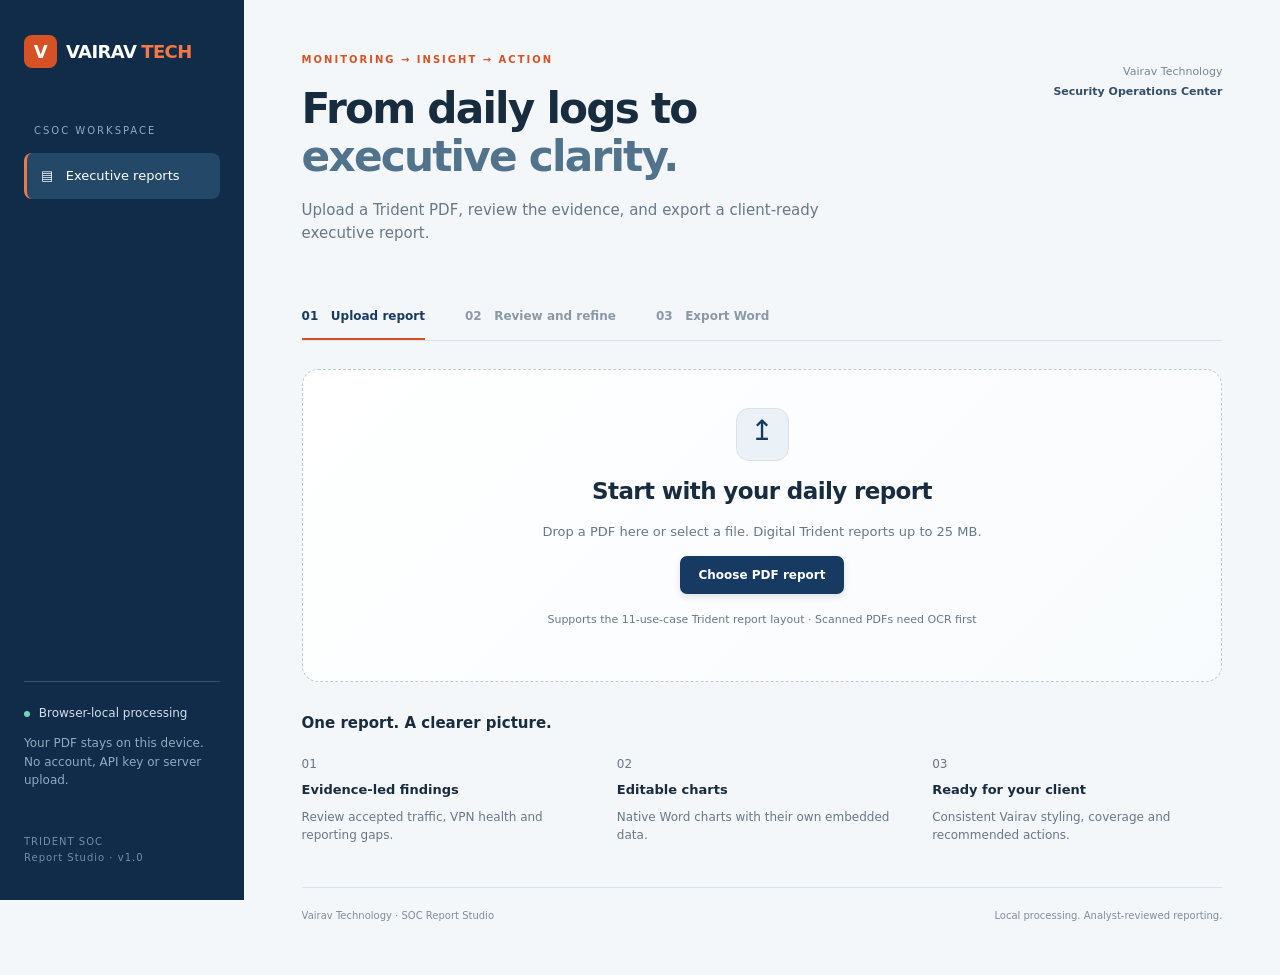
==== index.html @ ac6ecbbb "Add files via upload" ====
<!doctype html><html lang="en"><head><meta charset="utf-8"><meta name="viewport" content="width=device-width,initial-scale=1"><meta name="description" content="Turn Trident SOC PDF reports into reviewed executive reports with editable Word charts. Browser-local processing."><title>Vairav | SOC Report Studio</title><link rel="stylesheet" href="style.css"><script src="vendor/jszip.min.js" defer></script><script type="module" src="app.mjs"></script></head><body>
<aside><a class="brand" href="./"><span class="brandmark">V</span> VAIRAV<span class="orange">TECH</span></a><div class="workspace">CSOC WORKSPACE</div><div class="nav selected">▤ &nbsp; Executive reports</div><div class="side-note"><span class="dot"></span> Browser-local processing<p>Your PDF stays on this device. No account, API key or server upload.</p></div><small>TRIDENT SOC<br>Report Studio · v1.0</small></aside>
<main><header><div><div class="eyebrow">MONITORING → INSIGHT → ACTION</div><h1>From daily logs to<br><span>executive clarity.</span></h1><p>Upload a Trident PDF, review the evidence, and export a client-ready executive report.</p></div><div class="headerbadge">Vairav Technology<br><b>Security Operations Center</b></div></header>
<div class="steps"><span class="on">01 &nbsp; Upload report</span><span>02 &nbsp; Review and refine</span><span>03 &nbsp; Export Word</span></div>
<section class="upload" id="dropzone"><div class="upload-icon">↥</div><h2>Start with your daily report</h2><p>Drop a PDF here or select a file. Digital Trident reports up to 25 MB.</p><label class="button primary" for="pdf">Choose PDF report</label><input type="file" id="pdf" accept="application/pdf,.pdf" hidden><div class="support">Supports the 11-use-case Trident report layout · Scanned PDFs need OCR first</div><div id="progress" role="status" aria-live="polite"></div></section>
<section class="empty-note"><b>One report. A clearer picture.</b><div><span>01<strong>Evidence-led findings</strong>Review accepted traffic, VPN health and reporting gaps.</span><span>02<strong>Editable charts</strong>Native Word charts with their own embedded data.</span><span>03<strong>Ready for your client</strong>Consistent Vairav styling, coverage and recommended actions.</span></div></section>
<div id="editor" hidden><div class="section-heading"><div><div class="eyebrow">ANALYST WORKBENCH</div><h2>Review before you share</h2></div><button id="reset" class="button ghost">Clear report</button></div><div id="warnings" role="status"></div><div class="metrics" id="metrics"></div>
<section class="panel metadata"><label>Client / organization<input id="client" autocomplete="off"></label><label>From<input id="from" autocomplete="off"></label><label>To<input id="to" autocomplete="off"></label><label>Provisional priority<select id="risk"><option>REVIEW</option><option>LOW</option><option>MEDIUM</option><option>HIGH</option><option>CRITICAL</option></select></label><label>Report status<input id="status"></label><label>Chart style<select id="chartType"><option value="pie">Pie charts</option><option value="bar">Bar graphs</option></select></label></section>
<section class="panel"><div class="panel-title"><h3>Executive summary</h3><span>EDITABLE DRAFT</span></div><textarea id="summary" rows="7"></textarea></section>
<section class="panel"><div class="panel-title"><h3>Activity at a glance</h3><span>COUNTS FROM PDF</span></div><div id="charts" class="charts"></div></section>
<section class="panel"><div class="panel-title"><h3>Findings and recommended actions</h3><button class="button ghost" id="addFinding">＋ Add finding</button></div><p class="hint">Draft priorities support analyst review. They are not incident verdicts.</p><div id="findings"></div></section>
<section class="panel"><div class="panel-title"><h3>Monitoring coverage</h3><span id="sourceName"></span></div><div class="table-scroll"><table><thead><tr><th>USE CASE</th><th>STATUS</th><th>ROWS</th><th>EVENTS</th><th>PDF PAGES</th></tr></thead><tbody id="coverage"></tbody></table></div><details><summary>Inspect extracted source text</summary><pre id="raw"></pre></details></section>
<section class="panel"><h3>Conclusion</h3><textarea id="conclusion" rows="4">Validate permitted remote-access traffic against approved access records and supporting endpoint and authentication logs. Track VPN reliability and field-mapping issues to closure. The supplied aggregates do not establish compromise or complete monitoring coverage.</textarea></section>
<section class="export-bar"><div><b>Ready for the final review?</b><p>Editable Word charts, findings, coverage and source context.</p><label id="reviewLabel"><input id="review" type="checkbox"> I have reviewed the extracted totals, findings and any parsing warnings.</label></div><div class="export-buttons"><button class="button ghost" id="print">Print / Save PDF</button><button class="button primary" id="download" disabled>Download Word report ↓</button></div><div id="exportStatus" role="status" aria-live="polite"></div></section></div>
<footer>Vairav Technology · SOC Report Studio <span>Local processing. Analyst-reviewed reporting.</span></footer></main><noscript>This app requires JavaScript to process PDFs locally.</noscript></body></html>
---- style.css ----
:root{--navy:#163a61;--ink:#182c40;--muted:#66788a;--orange:#d65225;--line:#dce4eb;--bg:#f4f7fa}*{box-sizing:border-box}body{margin:0;background:var(--bg);color:var(--ink);font:15px/1.55 system-ui,-apple-system,Segoe UI,sans-serif}aside{position:fixed;width:244px;inset:0 auto 0 0;background:#102c48;color:#fff;padding:35px 24px;display:flex;flex-direction:column}.brand{font-size:18px;font-weight:800;letter-spacing:-.6px;color:white;text-decoration:none;display:flex;align-items:center;gap:5px}.brandmark{display:grid;place-items:center;background:var(--orange);width:33px;height:33px;border-radius:8px;margin-right:4px}.orange{color:#f57845}.workspace{font-size:10px;letter-spacing:2px;color:#8ea9c4;margin:55px 10px 14px}.nav{padding:13px 14px;border-radius:8px;background:#244867;font-size:13px;border-left:3px solid #ef7848}.side-note{margin-top:auto;border-top:1px solid #34516d;padding-top:22px;font-size:12px;color:#d1deeb}.side-note p{font-size:12px;color:#8fa9c0}.dot{display:inline-block;width:6px;height:6px;border-radius:50%;background:#72d5ae;margin-right:5px}aside small{color:#718fa9;font-size:10px;letter-spacing:1px;margin-top:32px}main{margin-left:244px;padding:52px clamp(24px,4.5vw,80px);max-width:1700px}header{display:flex;justify-content:space-between;align-items:start;gap:30px}.eyebrow{font-size:10px;font-weight:800;letter-spacing:2px;color:var(--orange)}h1{font-size:clamp(30px,3.3vw,49px);line-height:1.15;letter-spacing:-1.8px;margin:17px 0}h1 span{color:#51738c}header p{max-width:560px;color:var(--muted);font-size:15px}.headerbadge{font-size:11px;text-align:right;color:#758799;padding-top:10px;line-height:1.8}.headerbadge b{color:#324e69}h2{font-size:23px;letter-spacing:-.6px}h3{font-size:17px;margin:0 0 14px}.steps{display:flex;gap:40px;border-bottom:1px solid var(--line);margin:35px 0 28px;color:#8a99a7;font-size:12px;font-weight:700}.steps span{padding:12px 0}.steps .on{border-bottom:2px solid var(--orange);color:var(--navy)}.upload{border:1.5px dashed #bbccd9;border-radius:16px;background:linear-gradient(135deg,#fff,#f8fbfd);text-align:center;padding:38px 20px}.upload.drag{border-color:var(--orange);background:#fff5ed}.upload-icon{border:1px solid #d6e3ec;background:#eaf1f7;color:var(--navy);border-radius:13px;font-size:28px;margin:0 auto;width:53px;height:53px}.upload h2{margin:13px 0 6px}.upload p,.support{color:var(--muted);font-size:13px}.support{font-size:11px;margin-top:17px}.button{display:inline-flex;justify-content:center;align-items:center;border:1px solid transparent;border-radius:7px;padding:11px 18px;font:600 12px system-ui;cursor:pointer;text-decoration:none;transition:background .15s,transform .15s;gap:5px}.button:hover{transform:translateY(-1px)}.primary{background:var(--navy);color:#fff;box-shadow:0 3px 7px #163a6120}.primary:hover{background:#24537d}.ghost{background:#fff;border-color:var(--line);color:var(--navy)}button:disabled{opacity:.45;cursor:not-allowed;transform:none}.empty-note{margin:30px 0}.empty-note>b{font-size:15px}.empty-note>div{display:grid;grid-template-columns:repeat(3,1fr);gap:25px;margin-top:20px}.empty-note span{color:var(--orange);font-size:11px}.empty-note strong{display:block;color:var(--ink);font-size:13px;margin:7px 0}.empty-note span{color:var(--muted);font-size:12px}.section-heading,.panel-title{display:flex;justify-content:space-between;align-items:center;gap:15px}.section-heading{margin:35px 0 20px}.section-heading h2{margin:5px 0}.panel{background:#fff;border:1px solid var(--line);border-radius:12px;padding:24px;margin-bottom:20px}.panel-title>span{font-size:9px;letter-spacing:1px;color:#8694a2;max-width:45%;overflow-wrap:anywhere}.metrics{display:grid;grid-template-columns:repeat(4,1fr);gap:15px;margin:20px 0}.metric{background:#fff;border:1px solid var(--line);padding:20px;border-radius:10px}.metric b{display:block;font-size:28px;color:var(--navy)}.metric span{font-size:10px;font-weight:700;letter-spacing:.7px;color:var(--muted)}label{font-size:11px;font-weight:600;color:#52667a}input:not([type=checkbox]),select,textarea{font:13px/1.6 system-ui;width:100%;border:1px solid #d6e0e8;border-radius:6px;padding:10px;background:#fbfcfe;color:var(--ink);margin-top:5px}textarea{resize:vertical;min-height:65px}input:focus,textarea:focus,select:focus{outline:2px solid #8db3d3;outline-offset:1px}.metadata{display:grid;grid-template-columns:repeat(3,1fr);gap:16px}.charts{display:grid;grid-template-columns:repeat(3,1fr);gap:20px}.chart-card h4{font-size:13px;margin:5px 0 10px}.chart-card canvas{max-width:100%;height:auto}.finding{border-top:1px solid var(--line);padding:18px 0}.finding-head{display:grid;grid-template-columns:110px 1fr 40px;gap:10px;align-items:center}.finding-grid{display:grid;grid-template-columns:1fr 1fr;gap:16px;margin-top:10px}.finding select{font-size:11px}.hint{color:var(--muted);font-size:12px;margin-top:0}.table-scroll{overflow:auto}table{width:100%;border-collapse:collapse;font-size:12px}th{text-align:left;color:var(--muted);font-size:9px;letter-spacing:.7px;background:#f4f7fa}td,th{border-bottom:1px solid var(--line);padding:12px 9px}td:nth-child(n+3){text-align:right}.status{font-size:10px;background:#eaf3f8;border-radius:4px;padding:4px 7px;white-space:nowrap}details{margin-top:20px;font-size:12px;color:#52667a}pre{max-height:300px;overflow:auto;white-space:pre-wrap;background:#f4f7fa;padding:15px;font-size:11px}.export-bar{background:#e9f0f6;border-radius:12px;padding:25px;display:flex;justify-content:space-between;gap:20px;flex-wrap:wrap}.export-bar p{font-size:12px;color:var(--muted);margin:6px 0 14px}.export-buttons{display:flex;align-items:center;gap:10px}footer{display:flex;justify-content:space-between;border-top:1px solid var(--line);font-size:10px;color:#7d8d9d;margin-top:42px;padding-top:20px}.warning{background:#fff6e8;border:1px solid #f0d5ac;border-radius:8px;padding:15px;font-size:12px;color:#845019}.warning ul{padding-left:20px;margin-bottom:0}.warning.good{background:#ebf7ef;border-color:#c8e3d0;color:#326447}#progress{margin-top:15px;font-size:12px}#exportStatus{width:100%;font-size:12px}.error{color:#ad2929}input[type=checkbox]{accent-color:var(--navy)}[hidden]{display:none!important}@media(max-width:1000px){aside{width:190px;padding:30px 16px}main{margin-left:190px;padding:35px 25px}.charts{grid-template-columns:1fr}.chart-card canvas{max-width:330px}.metrics{grid-template-columns:repeat(2,1fr)}.metadata{grid-template-columns:repeat(2,1fr)}}@media(max-width:650px){aside{position:static;width:100%;padding:15px 20px}.workspace,.nav,.side-note,aside small{display:none}main{margin:0;padding:28px 18px}.headerbadge{display:none}.steps{gap:15px;font-size:10px}.empty-note>div,.metadata,.finding-grid{grid-template-columns:1fr}.finding-head{grid-template-columns:85px 1fr 30px}.export-buttons{flex-wrap:wrap}footer span{display:none}}@media print{aside,header,.steps,.upload,.empty-note,.export-bar,footer,.section-heading,#warnings,details,.metadata,.button,.hint{display:none!important}main{margin:0;padding:0}.panel{break-inside:avoid;border:0;padding:5px 0}.charts{grid-template-columns:repeat(3,1fr)}textarea,input,select{border:0;background:white;padding:0;resize:none;color:#000}textarea{overflow:visible}.finding{break-inside:avoid}.metrics{grid-template-columns:repeat(4,1fr)}body{background:white}#editor{display:block!important}.panel-title span{display:none}}
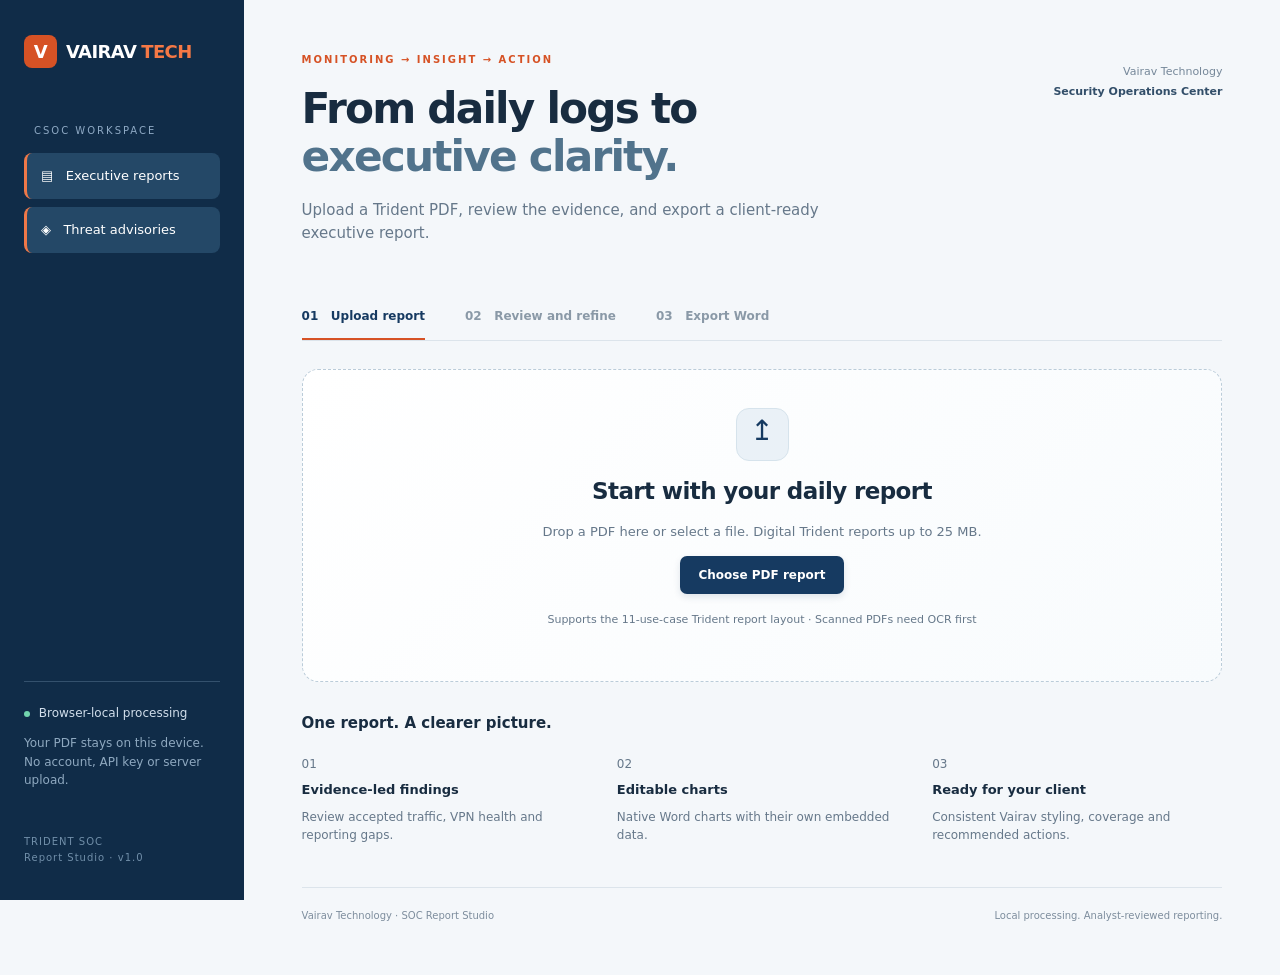
==== commit c2ec7b16: "Add source-led threat advisory generator with NGINX advisory and editable exports" ====
--- a/index.html
+++ b/index.html
@@ -1,5 +1,5 @@
 <!doctype html><html lang="en"><head><meta charset="utf-8"><meta name="viewport" content="width=device-width,initial-scale=1"><meta name="description" content="Turn Trident SOC PDF reports into reviewed executive reports with editable Word charts. Browser-local processing."><title>Vairav | SOC Report Studio</title><link rel="stylesheet" href="style.css"><script src="vendor/jszip.min.js" defer></script><script type="module" src="app.mjs"></script></head><body>
-<aside><a class="brand" href="./"><span class="brandmark">V</span> VAIRAV<span class="orange">TECH</span></a><div class="workspace">CSOC WORKSPACE</div><div class="nav selected">▤ &nbsp; Executive reports</div><div class="side-note"><span class="dot"></span> Browser-local processing<p>Your PDF stays on this device. No account, API key or server upload.</p></div><small>TRIDENT SOC<br>Report Studio · v1.0</small></aside>
+<aside><a class="brand" href="./"><span class="brandmark">V</span> VAIRAV<span class="orange">TECH</span></a><div class="workspace">CSOC WORKSPACE</div><div class="nav selected">▤ &nbsp; Executive reports</div><a class="nav" href="advisory.html" style="display:block;color:white;text-decoration:none;margin-top:8px">◈ &nbsp; Threat advisories</a><div class="side-note"><span class="dot"></span> Browser-local processing<p>Your PDF stays on this device. No account, API key or server upload.</p></div><small>TRIDENT SOC<br>Report Studio · v1.0</small></aside>
 <main><header><div><div class="eyebrow">MONITORING → INSIGHT → ACTION</div><h1>From daily logs to<br><span>executive clarity.</span></h1><p>Upload a Trident PDF, review the evidence, and export a client-ready executive report.</p></div><div class="headerbadge">Vairav Technology<br><b>Security Operations Center</b></div></header>
 <div class="steps"><span class="on">01 &nbsp; Upload report</span><span>02 &nbsp; Review and refine</span><span>03 &nbsp; Export Word</span></div>
 <section class="upload" id="dropzone"><div class="upload-icon">↥</div><h2>Start with your daily report</h2><p>Drop a PDF here or select a file. Digital Trident reports up to 25 MB.</p><label class="button primary" for="pdf">Choose PDF report</label><input type="file" id="pdf" accept="application/pdf,.pdf" hidden><div class="support">Supports the 11-use-case Trident report layout · Scanned PDFs need OCR first</div><div id="progress" role="status" aria-live="polite"></div></section>
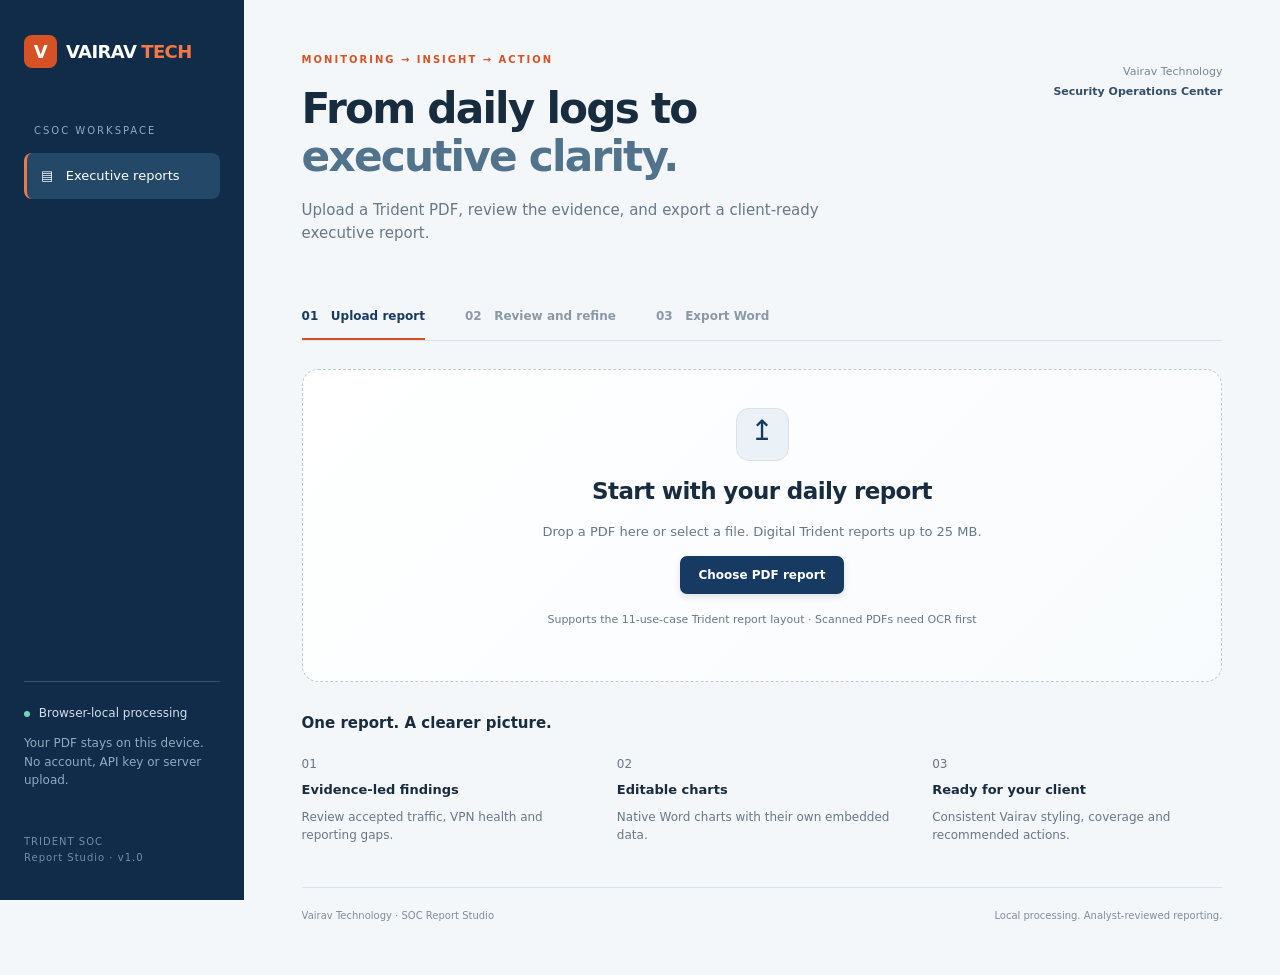
==== commit 3c157f60: "Separate CTI workspace and apply Vairav advisory template with private email drafts" ====
--- a/index.html
+++ b/index.html
@@ -1,5 +1,5 @@
 <!doctype html><html lang="en"><head><meta charset="utf-8"><meta name="viewport" content="width=device-width,initial-scale=1"><meta name="description" content="Turn Trident SOC PDF reports into reviewed executive reports with editable Word charts. Browser-local processing."><title>Vairav | SOC Report Studio</title><link rel="stylesheet" href="style.css"><script src="vendor/jszip.min.js" defer></script><script type="module" src="app.mjs"></script></head><body>
-<aside><a class="brand" href="./"><span class="brandmark">V</span> VAIRAV<span class="orange">TECH</span></a><div class="workspace">CSOC WORKSPACE</div><div class="nav selected">▤ &nbsp; Executive reports</div><a class="nav" href="advisory.html" style="display:block;color:white;text-decoration:none;margin-top:8px">◈ &nbsp; Threat advisories</a><div class="side-note"><span class="dot"></span> Browser-local processing<p>Your PDF stays on this device. No account, API key or server upload.</p></div><small>TRIDENT SOC<br>Report Studio · v1.0</small></aside>
+<aside><a class="brand" href="./"><span class="brandmark">V</span> VAIRAV<span class="orange">TECH</span></a><div class="workspace">CSOC WORKSPACE</div><div class="nav selected">▤ &nbsp; Executive reports</div><div class="side-note"><span class="dot"></span> Browser-local processing<p>Your PDF stays on this device. No account, API key or server upload.</p></div><small>TRIDENT SOC<br>Report Studio · v1.0</small></aside>
 <main><header><div><div class="eyebrow">MONITORING → INSIGHT → ACTION</div><h1>From daily logs to<br><span>executive clarity.</span></h1><p>Upload a Trident PDF, review the evidence, and export a client-ready executive report.</p></div><div class="headerbadge">Vairav Technology<br><b>Security Operations Center</b></div></header>
 <div class="steps"><span class="on">01 &nbsp; Upload report</span><span>02 &nbsp; Review and refine</span><span>03 &nbsp; Export Word</span></div>
 <section class="upload" id="dropzone"><div class="upload-icon">↥</div><h2>Start with your daily report</h2><p>Drop a PDF here or select a file. Digital Trident reports up to 25 MB.</p><label class="button primary" for="pdf">Choose PDF report</label><input type="file" id="pdf" accept="application/pdf,.pdf" hidden><div class="support">Supports the 11-use-case Trident report layout · Scanned PDFs need OCR first</div><div id="progress" role="status" aria-live="polite"></div></section>
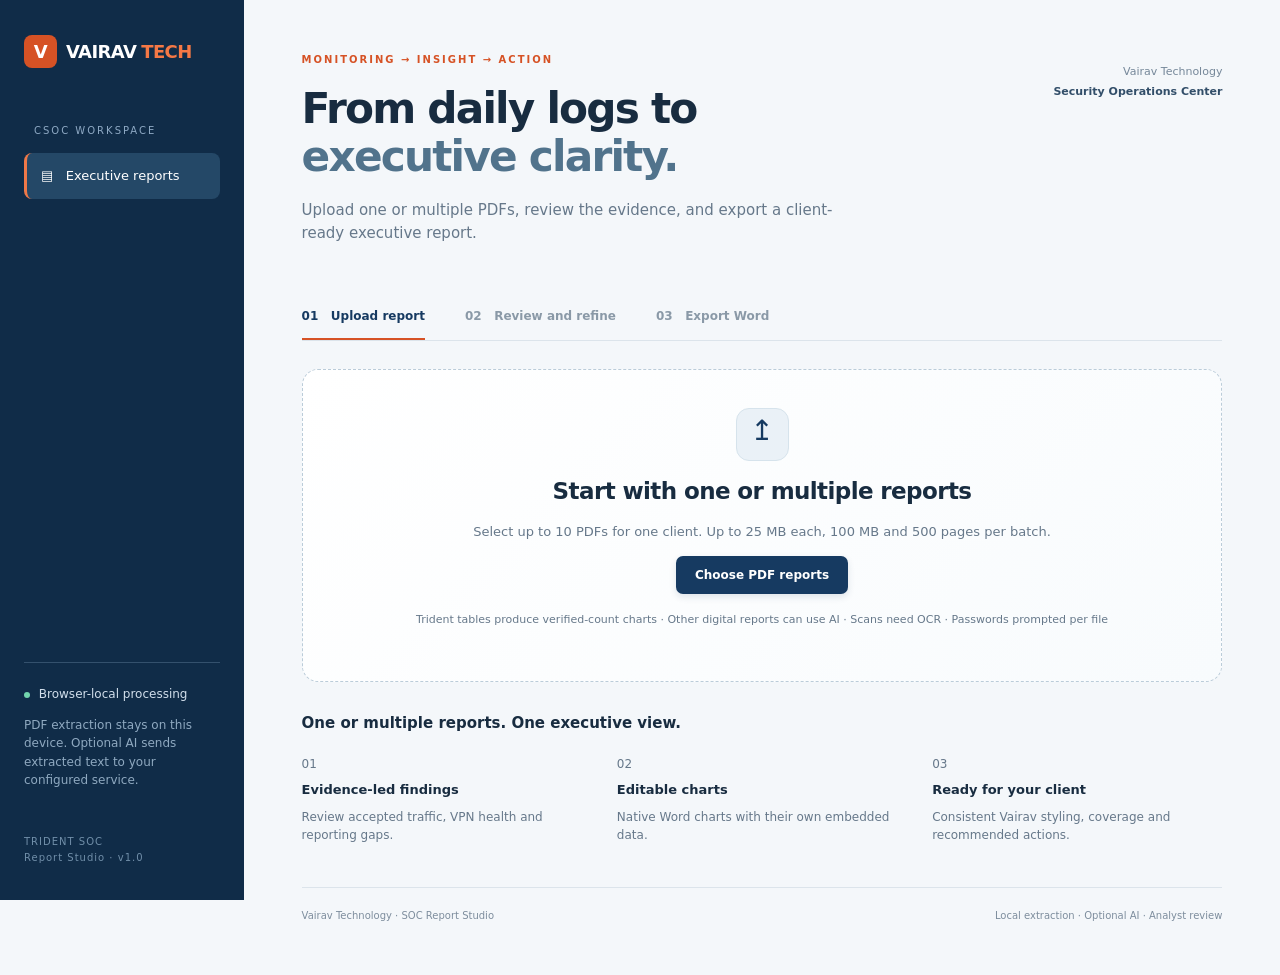
==== commit e4202709: "Add multi-PDF executive reports and protected full-content AI summary service" ====
--- a/index.html
+++ b/index.html
@@ -1,15 +1,15 @@
 <!doctype html><html lang="en"><head><meta charset="utf-8"><meta name="viewport" content="width=device-width,initial-scale=1"><meta name="description" content="Turn Trident SOC PDF reports into reviewed executive reports with editable Word charts. Browser-local processing."><title>Vairav | SOC Report Studio</title><link rel="stylesheet" href="style.css"><script src="vendor/jszip.min.js" defer></script><script type="module" src="app.mjs"></script></head><body>
-<aside><a class="brand" href="./"><span class="brandmark">V</span> VAIRAV<span class="orange">TECH</span></a><div class="workspace">CSOC WORKSPACE</div><div class="nav selected">▤ &nbsp; Executive reports</div><div class="side-note"><span class="dot"></span> Browser-local processing<p>Your PDF stays on this device. No account, API key or server upload.</p></div><small>TRIDENT SOC<br>Report Studio · v1.0</small></aside>
-<main><header><div><div class="eyebrow">MONITORING → INSIGHT → ACTION</div><h1>From daily logs to<br><span>executive clarity.</span></h1><p>Upload a Trident PDF, review the evidence, and export a client-ready executive report.</p></div><div class="headerbadge">Vairav Technology<br><b>Security Operations Center</b></div></header>
+<aside><a class="brand" href="./"><span class="brandmark">V</span> VAIRAV<span class="orange">TECH</span></a><div class="workspace">CSOC WORKSPACE</div><div class="nav selected">▤ &nbsp; Executive reports</div><div class="side-note"><span class="dot"></span> Browser-local processing<p>PDF extraction stays on this device. Optional AI sends extracted text to your configured service.</p></div><small>TRIDENT SOC<br>Report Studio · v1.0</small></aside>
+<main><header><div><div class="eyebrow">MONITORING → INSIGHT → ACTION</div><h1>From daily logs to<br><span>executive clarity.</span></h1><p>Upload one or multiple PDFs, review the evidence, and export a client-ready executive report.</p></div><div class="headerbadge">Vairav Technology<br><b>Security Operations Center</b></div></header>
 <div class="steps"><span class="on">01 &nbsp; Upload report</span><span>02 &nbsp; Review and refine</span><span>03 &nbsp; Export Word</span></div>
-<section class="upload" id="dropzone"><div class="upload-icon">↥</div><h2>Start with your daily report</h2><p>Drop a PDF here or select a file. Digital Trident reports up to 25 MB.</p><label class="button primary" for="pdf">Choose PDF report</label><input type="file" id="pdf" accept="application/pdf,.pdf" hidden><div class="support">Supports the 11-use-case Trident report layout · Scanned PDFs need OCR first</div><div id="progress" role="status" aria-live="polite"></div></section>
-<section class="empty-note"><b>One report. A clearer picture.</b><div><span>01<strong>Evidence-led findings</strong>Review accepted traffic, VPN health and reporting gaps.</span><span>02<strong>Editable charts</strong>Native Word charts with their own embedded data.</span><span>03<strong>Ready for your client</strong>Consistent Vairav styling, coverage and recommended actions.</span></div></section>
+<section class="upload" id="dropzone"><div class="upload-icon">↥</div><h2>Start with one or multiple reports</h2><p>Select up to 10 PDFs for one client. Up to 25 MB each, 100 MB and 500 pages per batch.</p><label class="button primary" for="pdf">Choose PDF reports</label><input type="file" id="pdf" multiple accept="application/pdf,.pdf" hidden><div class="support">Trident tables produce verified-count charts · Other digital reports can use AI · Scans need OCR · Passwords prompted per file</div><div id="progress" role="status" aria-live="polite"></div></section>
+<section class="empty-note"><b>One or multiple reports. One executive view.</b><div><span>01<strong>Evidence-led findings</strong>Review accepted traffic, VPN health and reporting gaps.</span><span>02<strong>Editable charts</strong>Native Word charts with their own embedded data.</span><span>03<strong>Ready for your client</strong>Consistent Vairav styling, coverage and recommended actions.</span></div></section>
 <div id="editor" hidden><div class="section-heading"><div><div class="eyebrow">ANALYST WORKBENCH</div><h2>Review before you share</h2></div><button id="reset" class="button ghost">Clear report</button></div><div id="warnings" role="status"></div><div class="metrics" id="metrics"></div>
 <section class="panel metadata"><label>Client / organization<input id="client" autocomplete="off"></label><label>From<input id="from" autocomplete="off"></label><label>To<input id="to" autocomplete="off"></label><label>Provisional priority<select id="risk"><option>REVIEW</option><option>LOW</option><option>MEDIUM</option><option>HIGH</option><option>CRITICAL</option></select></label><label>Report status<input id="status"></label><label>Chart style<select id="chartType"><option value="pie">Pie charts</option><option value="bar">Bar graphs</option></select></label></section>
-<section class="panel"><div class="panel-title"><h3>Executive summary</h3><span>EDITABLE DRAFT</span></div><textarea id="summary" rows="7"></textarea></section>
+<section class="panel"><div class="panel-title"><h3>AI summary of all report content</h3><span>OPTIONAL SERVICE</span></div><p>AI reviews every extracted page in chunks, then combines observations, uncertainties and recommended actions. Source counts and charts remain tied to parsed rows. Readable text is required; images and scans need OCR first.</p><details><summary>AI service connection</summary><p>GitHub Pages requires a protected backend for AI. <a href="AI-SETUP.md" target="_blank" rel="noopener">Deployment instructions</a>. Never enter an AI provider API key here.</p><label>HTTPS summary endpoint<input id="aiEndpoint" type="url" placeholder="https://your-service.example/summarize" autocomplete="off"></label><label>Private service access token<input id="aiToken" type="password" autocomplete="off"></label></details><p><label><input type="checkbox" id="aiConsent"> Send extracted report text (including any sensitive data it contains) to my configured AI service and its AI provider. Connection credentials are kept only in this page session.</label></p><button class="button primary" id="generateAI">Generate full-content AI summary</button><p id="aiStatus" role="status" aria-live="polite">Local evidence-based draft. AI has not been run.</p></section><section class="panel"><div class="panel-title"><h3>Executive summary</h3><span>EDITABLE DRAFT</span></div><textarea id="summary" rows="7"></textarea></section>
 <section class="panel"><div class="panel-title"><h3>Activity at a glance</h3><span>COUNTS FROM PDF</span></div><div id="charts" class="charts"></div></section>
 <section class="panel"><div class="panel-title"><h3>Findings and recommended actions</h3><button class="button ghost" id="addFinding">＋ Add finding</button></div><p class="hint">Draft priorities support analyst review. They are not incident verdicts.</p><div id="findings"></div></section>
 <section class="panel"><div class="panel-title"><h3>Monitoring coverage</h3><span id="sourceName"></span></div><div class="table-scroll"><table><thead><tr><th>USE CASE</th><th>STATUS</th><th>ROWS</th><th>EVENTS</th><th>PDF PAGES</th></tr></thead><tbody id="coverage"></tbody></table></div><details><summary>Inspect extracted source text</summary><pre id="raw"></pre></details></section>
 <section class="panel"><h3>Conclusion</h3><textarea id="conclusion" rows="4">Validate permitted remote-access traffic against approved access records and supporting endpoint and authentication logs. Track VPN reliability and field-mapping issues to closure. The supplied aggregates do not establish compromise or complete monitoring coverage.</textarea></section>
 <section class="export-bar"><div><b>Ready for the final review?</b><p>Editable Word charts, findings, coverage and source context.</p><label id="reviewLabel"><input id="review" type="checkbox"> I have reviewed the extracted totals, findings and any parsing warnings.</label></div><div class="export-buttons"><button class="button ghost" id="print">Print / Save PDF</button><button class="button primary" id="download" disabled>Download Word report ↓</button></div><div id="exportStatus" role="status" aria-live="polite"></div></section></div>
-<footer>Vairav Technology · SOC Report Studio <span>Local processing. Analyst-reviewed reporting.</span></footer></main><noscript>This app requires JavaScript to process PDFs locally.</noscript></body></html>
+<footer>Vairav Technology · SOC Report Studio <span>Local extraction · Optional AI · Analyst review</span></footer></main><noscript>This app requires JavaScript to process PDFs locally.</noscript></body></html>
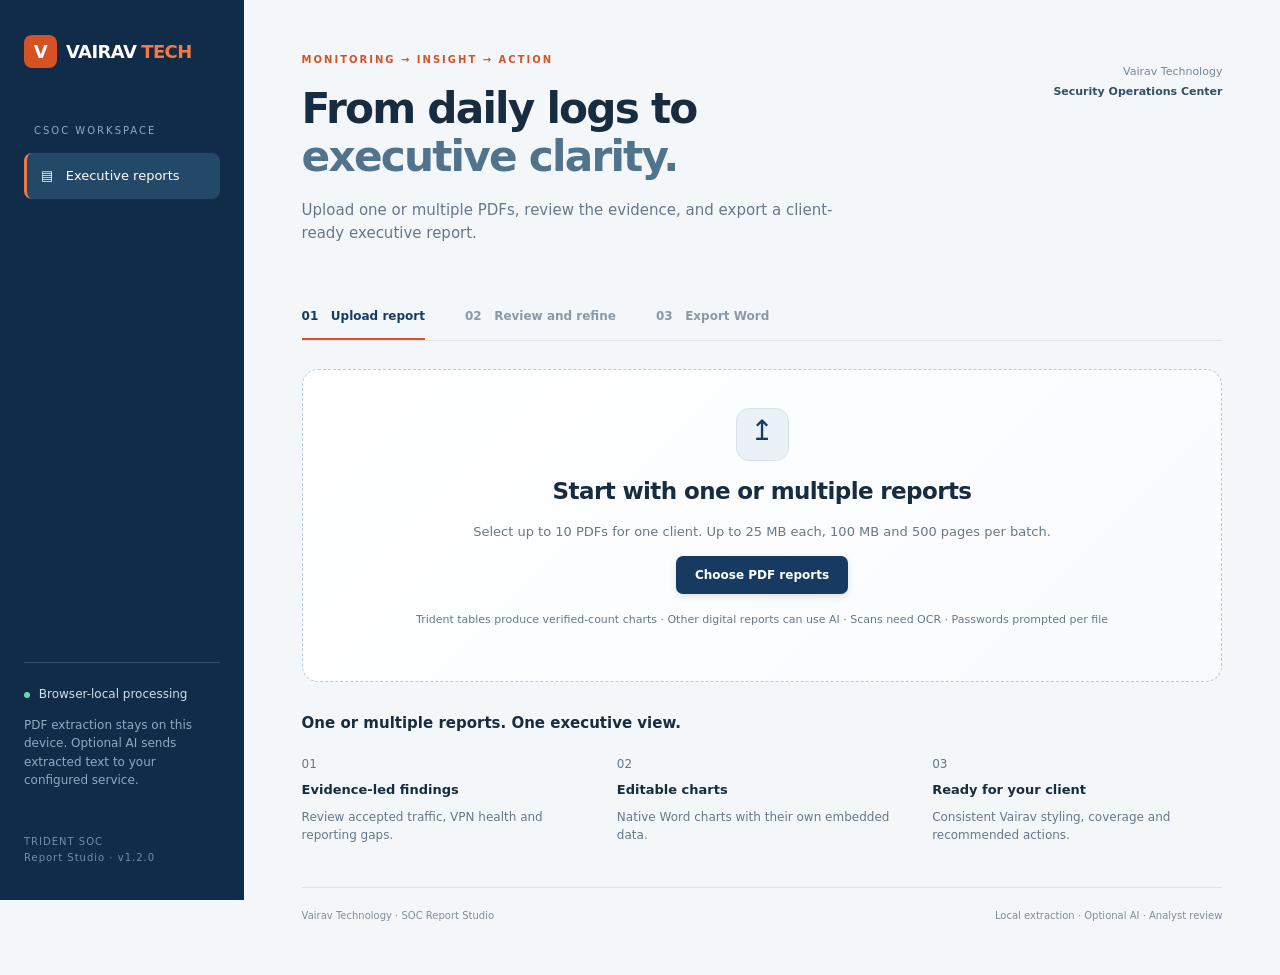
==== commit 6ed670f2: "Release v1.2.0: Render Free deployment, seven-day AI expiry and versioned documentation" ====
--- a/index.html
+++ b/index.html
@@ -1,5 +1,5 @@
 <!doctype html><html lang="en"><head><meta charset="utf-8"><meta name="viewport" content="width=device-width,initial-scale=1"><meta name="description" content="Turn Trident SOC PDF reports into reviewed executive reports with editable Word charts. Browser-local processing."><title>Vairav | SOC Report Studio</title><link rel="stylesheet" href="style.css"><script src="vendor/jszip.min.js" defer></script><script type="module" src="app.mjs"></script></head><body>
-<aside><a class="brand" href="./"><span class="brandmark">V</span> VAIRAV<span class="orange">TECH</span></a><div class="workspace">CSOC WORKSPACE</div><div class="nav selected">▤ &nbsp; Executive reports</div><div class="side-note"><span class="dot"></span> Browser-local processing<p>PDF extraction stays on this device. Optional AI sends extracted text to your configured service.</p></div><small>TRIDENT SOC<br>Report Studio · v1.0</small></aside>
+<aside><a class="brand" href="./"><span class="brandmark">V</span> VAIRAV<span class="orange">TECH</span></a><div class="workspace">CSOC WORKSPACE</div><div class="nav selected">▤ &nbsp; Executive reports</div><div class="side-note"><span class="dot"></span> Browser-local processing<p>PDF extraction stays on this device. Optional AI sends extracted text to your configured service.</p></div><small>TRIDENT SOC<br>Report Studio · v1.2.0</small></aside>
 <main><header><div><div class="eyebrow">MONITORING → INSIGHT → ACTION</div><h1>From daily logs to<br><span>executive clarity.</span></h1><p>Upload one or multiple PDFs, review the evidence, and export a client-ready executive report.</p></div><div class="headerbadge">Vairav Technology<br><b>Security Operations Center</b></div></header>
 <div class="steps"><span class="on">01 &nbsp; Upload report</span><span>02 &nbsp; Review and refine</span><span>03 &nbsp; Export Word</span></div>
 <section class="upload" id="dropzone"><div class="upload-icon">↥</div><h2>Start with one or multiple reports</h2><p>Select up to 10 PDFs for one client. Up to 25 MB each, 100 MB and 500 pages per batch.</p><label class="button primary" for="pdf">Choose PDF reports</label><input type="file" id="pdf" multiple accept="application/pdf,.pdf" hidden><div class="support">Trident tables produce verified-count charts · Other digital reports can use AI · Scans need OCR · Passwords prompted per file</div><div id="progress" role="status" aria-live="polite"></div></section>
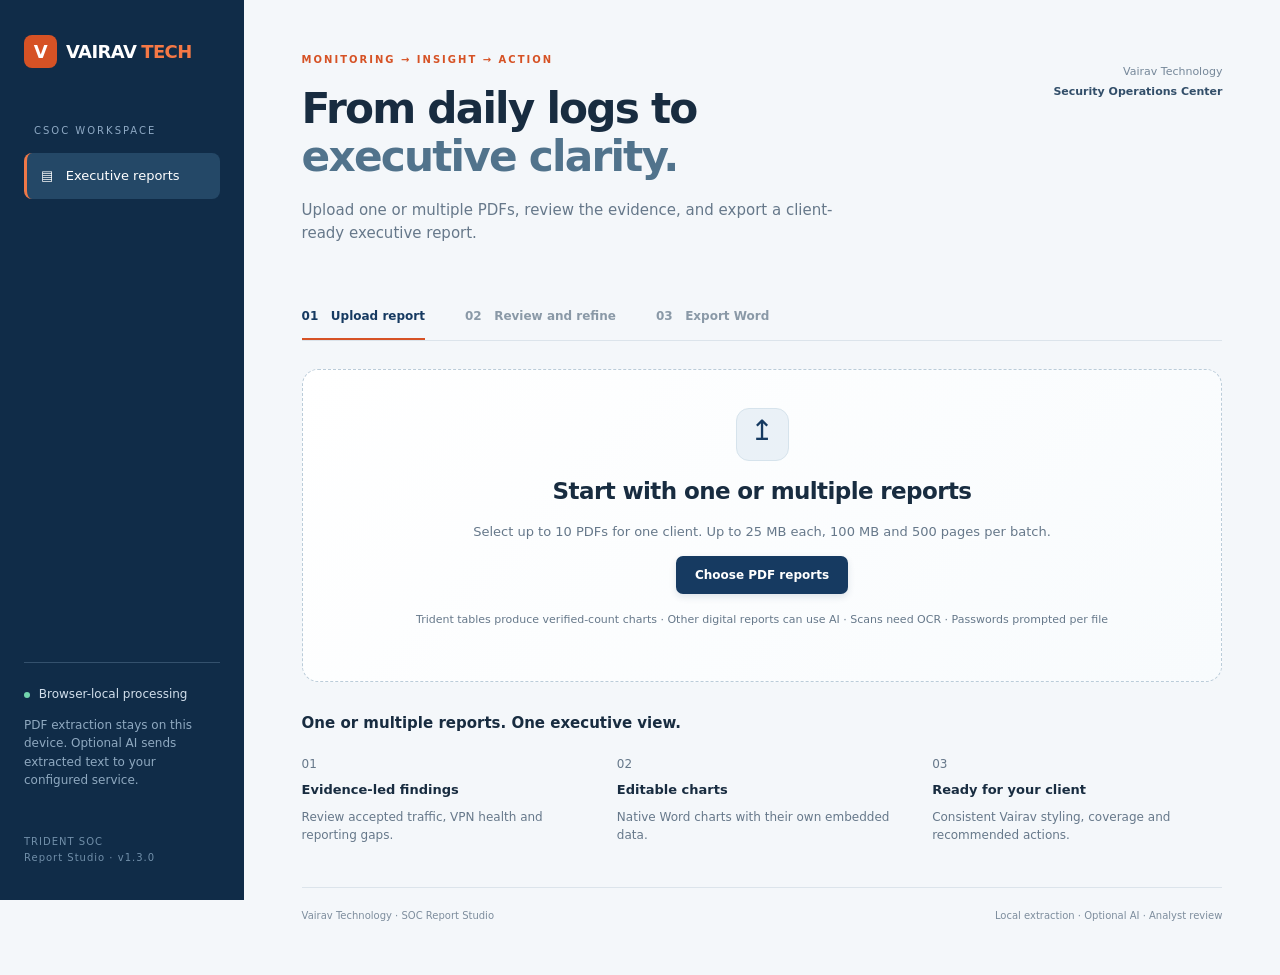
==== commit 6b5dfb20: "Release v1.3.0: expand executive assessments and conclusions with client-facing exports" ====
--- a/index.html
+++ b/index.html
@@ -1,15 +1,15 @@
 <!doctype html><html lang="en"><head><meta charset="utf-8"><meta name="viewport" content="width=device-width,initial-scale=1"><meta name="description" content="Turn Trident SOC PDF reports into reviewed executive reports with editable Word charts. Browser-local processing."><title>Vairav | SOC Report Studio</title><link rel="stylesheet" href="style.css"><script src="vendor/jszip.min.js" defer></script><script type="module" src="app.mjs"></script></head><body>
-<aside><a class="brand" href="./"><span class="brandmark">V</span> VAIRAV<span class="orange">TECH</span></a><div class="workspace">CSOC WORKSPACE</div><div class="nav selected">▤ &nbsp; Executive reports</div><div class="side-note"><span class="dot"></span> Browser-local processing<p>PDF extraction stays on this device. Optional AI sends extracted text to your configured service.</p></div><small>TRIDENT SOC<br>Report Studio · v1.2.0</small></aside>
+<aside><a class="brand" href="./"><span class="brandmark">V</span> VAIRAV<span class="orange">TECH</span></a><div class="workspace">CSOC WORKSPACE</div><div class="nav selected">▤ &nbsp; Executive reports</div><div class="side-note"><span class="dot"></span> Browser-local processing<p>PDF extraction stays on this device. Optional AI sends extracted text to your configured service.</p></div><small>TRIDENT SOC<br>Report Studio · v1.3.0</small></aside>
 <main><header><div><div class="eyebrow">MONITORING → INSIGHT → ACTION</div><h1>From daily logs to<br><span>executive clarity.</span></h1><p>Upload one or multiple PDFs, review the evidence, and export a client-ready executive report.</p></div><div class="headerbadge">Vairav Technology<br><b>Security Operations Center</b></div></header>
 <div class="steps"><span class="on">01 &nbsp; Upload report</span><span>02 &nbsp; Review and refine</span><span>03 &nbsp; Export Word</span></div>
 <section class="upload" id="dropzone"><div class="upload-icon">↥</div><h2>Start with one or multiple reports</h2><p>Select up to 10 PDFs for one client. Up to 25 MB each, 100 MB and 500 pages per batch.</p><label class="button primary" for="pdf">Choose PDF reports</label><input type="file" id="pdf" multiple accept="application/pdf,.pdf" hidden><div class="support">Trident tables produce verified-count charts · Other digital reports can use AI · Scans need OCR · Passwords prompted per file</div><div id="progress" role="status" aria-live="polite"></div></section>
 <section class="empty-note"><b>One or multiple reports. One executive view.</b><div><span>01<strong>Evidence-led findings</strong>Review accepted traffic, VPN health and reporting gaps.</span><span>02<strong>Editable charts</strong>Native Word charts with their own embedded data.</span><span>03<strong>Ready for your client</strong>Consistent Vairav styling, coverage and recommended actions.</span></div></section>
 <div id="editor" hidden><div class="section-heading"><div><div class="eyebrow">ANALYST WORKBENCH</div><h2>Review before you share</h2></div><button id="reset" class="button ghost">Clear report</button></div><div id="warnings" role="status"></div><div class="metrics" id="metrics"></div>
 <section class="panel metadata"><label>Client / organization<input id="client" autocomplete="off"></label><label>From<input id="from" autocomplete="off"></label><label>To<input id="to" autocomplete="off"></label><label>Provisional priority<select id="risk"><option>REVIEW</option><option>LOW</option><option>MEDIUM</option><option>HIGH</option><option>CRITICAL</option></select></label><label>Report status<input id="status"></label><label>Chart style<select id="chartType"><option value="pie">Pie charts</option><option value="bar">Bar graphs</option></select></label></section>
-<section class="panel"><div class="panel-title"><h3>AI summary of all report content</h3><span>OPTIONAL SERVICE</span></div><p>AI reviews every extracted page in chunks, then combines observations, uncertainties and recommended actions. Source counts and charts remain tied to parsed rows. Readable text is required; images and scans need OCR first.</p><details><summary>AI service connection</summary><p>GitHub Pages requires a protected backend for AI. <a href="AI-SETUP.md" target="_blank" rel="noopener">Deployment instructions</a>. Never enter an AI provider API key here.</p><label>HTTPS summary endpoint<input id="aiEndpoint" type="url" placeholder="https://your-service.example/summarize" autocomplete="off"></label><label>Private service access token<input id="aiToken" type="password" autocomplete="off"></label></details><p><label><input type="checkbox" id="aiConsent"> Send extracted report text (including any sensitive data it contains) to my configured AI service and its AI provider. Connection credentials are kept only in this page session.</label></p><button class="button primary" id="generateAI">Generate full-content AI summary</button><p id="aiStatus" role="status" aria-live="polite">Local evidence-based draft. AI has not been run.</p></section><section class="panel"><div class="panel-title"><h3>Executive summary</h3><span>EDITABLE DRAFT</span></div><textarea id="summary" rows="7"></textarea></section>
+<section class="panel"><div class="panel-title"><h3>AI summary of all report content</h3><span>OPTIONAL SERVICE</span></div><p>AI reviews every extracted page in chunks, then combines observations, uncertainties and recommended actions. Source counts and charts remain tied to parsed rows. Readable text is required; images and scans need OCR first.</p><details><summary>AI service connection</summary><p>GitHub Pages requires a protected backend for AI. <a href="AI-SETUP.md" target="_blank" rel="noopener">Deployment instructions</a>. Never enter an AI provider API key here.</p><label>HTTPS summary endpoint<input id="aiEndpoint" type="url" placeholder="https://your-service.example/summarize" autocomplete="off"></label><label>Private service access token<input id="aiToken" type="password" autocomplete="off"></label></details><p><label><input type="checkbox" id="aiConsent"> Send extracted report text (including any sensitive data it contains) to my configured AI service and its AI provider. Connection credentials are kept only in this page session.</label></p><button class="button primary" id="generateAI">Generate full-content AI summary</button><p id="aiStatus" role="status" aria-live="polite">Local evidence-based draft. AI has not been run.</p></section><section class="panel"><div class="panel-title"><h3>Executive summary</h3><span>EDITABLE DRAFT</span></div><textarea id="summary" rows="16"></textarea></section>
 <section class="panel"><div class="panel-title"><h3>Activity at a glance</h3><span>COUNTS FROM PDF</span></div><div id="charts" class="charts"></div></section>
 <section class="panel"><div class="panel-title"><h3>Findings and recommended actions</h3><button class="button ghost" id="addFinding">＋ Add finding</button></div><p class="hint">Draft priorities support analyst review. They are not incident verdicts.</p><div id="findings"></div></section>
-<section class="panel"><div class="panel-title"><h3>Monitoring coverage</h3><span id="sourceName"></span></div><div class="table-scroll"><table><thead><tr><th>USE CASE</th><th>STATUS</th><th>ROWS</th><th>EVENTS</th><th>PDF PAGES</th></tr></thead><tbody id="coverage"></tbody></table></div><details><summary>Inspect extracted source text</summary><pre id="raw"></pre></details></section>
-<section class="panel"><h3>Conclusion</h3><textarea id="conclusion" rows="4">Validate permitted remote-access traffic against approved access records and supporting endpoint and authentication logs. Track VPN reliability and field-mapping issues to closure. The supplied aggregates do not establish compromise or complete monitoring coverage.</textarea></section>
+<section class="panel"><div class="panel-title"><h3>Monitoring coverage</h3><span id="sourceName"></span></div><div class="table-scroll"><table><thead><tr><th>USE CASE</th><th>STATUS</th><th>ROWS</th><th>EVENTS</th><th>PDF PAGES</th></tr></thead><tbody id="coverage"></tbody></table></div><details><summary>Inspect AI evidence and review notes (analyst only)</summary><pre id="aiEvidence"></pre></details><details><summary>Inspect extracted source text</summary><pre id="raw"></pre></details></section>
+<section class="panel"><h3>Conclusion</h3><textarea id="conclusion" rows="10">Validate permitted remote-access traffic against approved access records and supporting endpoint and authentication logs. Track VPN reliability and field-mapping issues to closure. The supplied aggregates do not establish compromise or complete monitoring coverage.</textarea></section>
 <section class="export-bar"><div><b>Ready for the final review?</b><p>Editable Word charts, findings, coverage and source context.</p><label id="reviewLabel"><input id="review" type="checkbox"> I have reviewed the extracted totals, findings and any parsing warnings.</label></div><div class="export-buttons"><button class="button ghost" id="print">Print / Save PDF</button><button class="button primary" id="download" disabled>Download Word report ↓</button></div><div id="exportStatus" role="status" aria-live="polite"></div></section></div>
 <footer>Vairav Technology · SOC Report Studio <span>Local extraction · Optional AI · Analyst review</span></footer></main><noscript>This app requires JavaScript to process PDFs locally.</noscript></body></html>
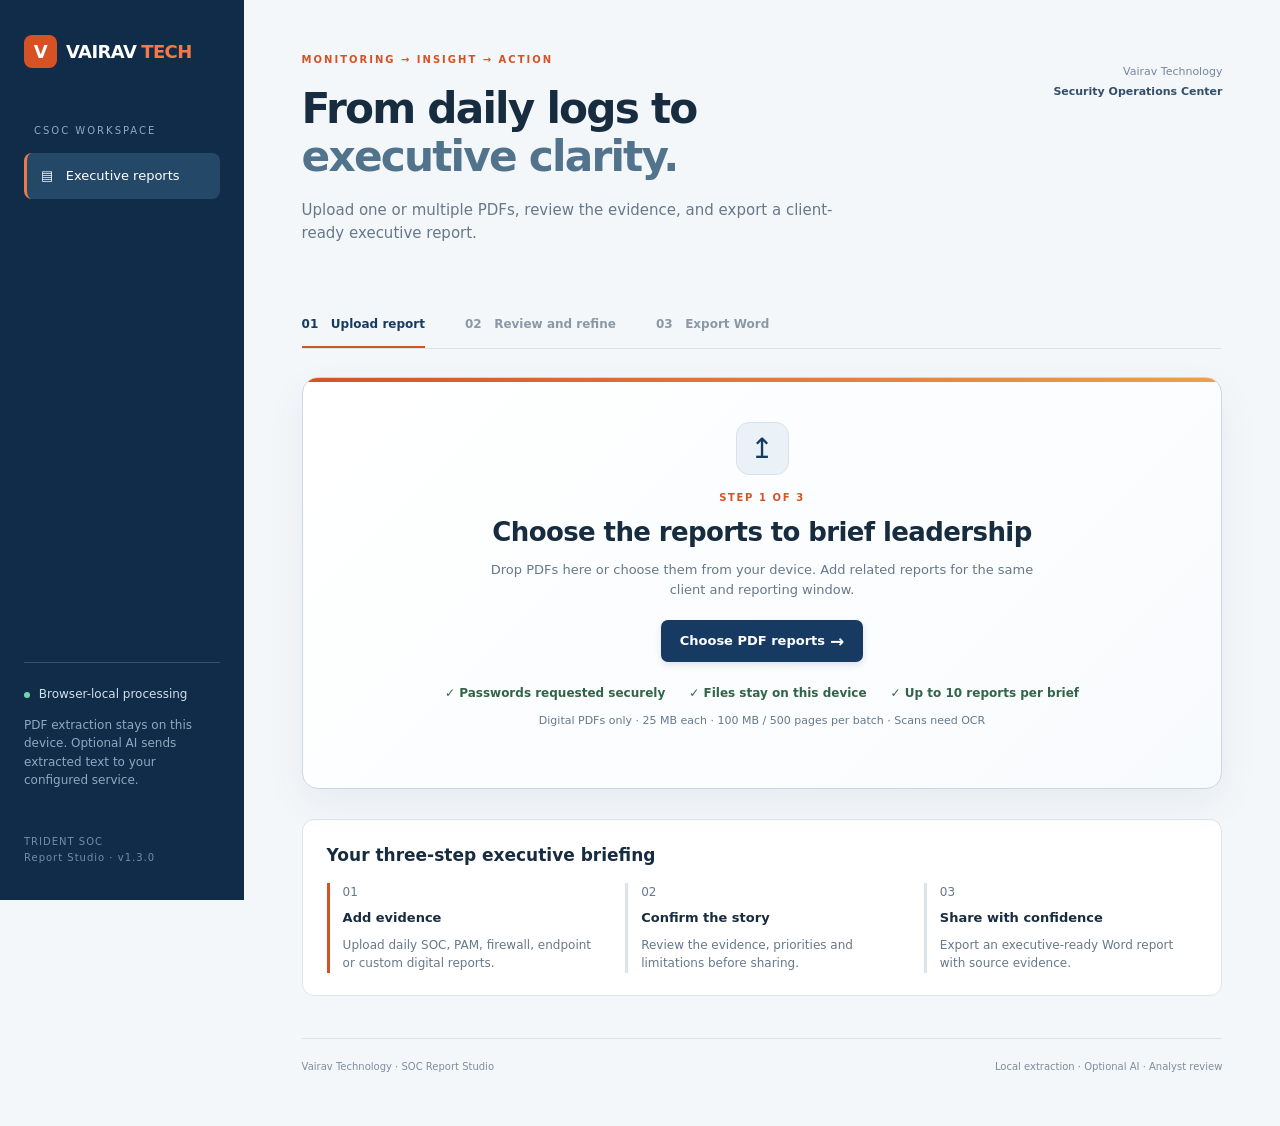
==== commit 6f4bd20a: "Improve report studio onboarding UX" ====
--- a/index.html
+++ b/index.html
@@ -1,9 +1,9 @@
-<!doctype html><html lang="en"><head><meta charset="utf-8"><meta name="viewport" content="width=device-width,initial-scale=1"><meta name="description" content="Turn Trident SOC PDF reports into reviewed executive reports with editable Word charts. Browser-local processing."><title>Vairav | SOC Report Studio</title><link rel="stylesheet" href="style.css"><script src="vendor/jszip.min.js" defer></script><script type="module" src="app.mjs"></script></head><body>
+<!doctype html><html lang="en"><head><meta charset="utf-8"><meta name="viewport" content="width=device-width,initial-scale=1"><meta name="description" content="Turn Trident SOC PDF reports into reviewed executive reports with editable Word charts. Browser-local processing."><title>Vairav | SOC Report Studio</title><link rel="stylesheet" href="style.css"><link rel="stylesheet" href="ui-refresh.css"><script src="vendor/jszip.min.js" defer></script><script type="module" src="app.mjs"></script></head><body>
 <aside><a class="brand" href="./"><span class="brandmark">V</span> VAIRAV<span class="orange">TECH</span></a><div class="workspace">CSOC WORKSPACE</div><div class="nav selected">▤ &nbsp; Executive reports</div><div class="side-note"><span class="dot"></span> Browser-local processing<p>PDF extraction stays on this device. Optional AI sends extracted text to your configured service.</p></div><small>TRIDENT SOC<br>Report Studio · v1.3.0</small></aside>
 <main><header><div><div class="eyebrow">MONITORING → INSIGHT → ACTION</div><h1>From daily logs to<br><span>executive clarity.</span></h1><p>Upload one or multiple PDFs, review the evidence, and export a client-ready executive report.</p></div><div class="headerbadge">Vairav Technology<br><b>Security Operations Center</b></div></header>
 <div class="steps"><span class="on">01 &nbsp; Upload report</span><span>02 &nbsp; Review and refine</span><span>03 &nbsp; Export Word</span></div>
-<section class="upload" id="dropzone"><div class="upload-icon">↥</div><h2>Start with one or multiple reports</h2><p>Select up to 10 PDFs for one client. Up to 25 MB each, 100 MB and 500 pages per batch.</p><label class="button primary" for="pdf">Choose PDF reports</label><input type="file" id="pdf" multiple accept="application/pdf,.pdf" hidden><div class="support">Trident tables produce verified-count charts · Other digital reports can use AI · Scans need OCR · Passwords prompted per file</div><div id="progress" role="status" aria-live="polite"></div></section>
-<section class="empty-note"><b>One or multiple reports. One executive view.</b><div><span>01<strong>Evidence-led findings</strong>Review accepted traffic, VPN health and reporting gaps.</span><span>02<strong>Editable charts</strong>Native Word charts with their own embedded data.</span><span>03<strong>Ready for your client</strong>Consistent Vairav styling, coverage and recommended actions.</span></div></section>
+<section class="upload" id="dropzone"><div class="upload-icon">↥</div><p class="upload-kicker">STEP 1 OF 3</p><h2>Choose the reports to brief leadership</h2><p>Drop PDFs here or choose them from your device. Add related reports for the same client and reporting window.</p><label class="button primary" for="pdf">Choose PDF reports <span aria-hidden="true">→</span></label><input type="file" id="pdf" multiple accept="application/pdf,.pdf" hidden><div class="upload-features"><span>✓ Passwords requested securely</span><span>✓ Files stay on this device</span><span>✓ Up to 10 reports per brief</span></div><div class="support">Digital PDFs only · 25 MB each · 100 MB / 500 pages per batch · Scans need OCR</div><div id="progress" role="status" aria-live="polite"></div></section>
+<section class="empty-note"><b>Your three-step executive briefing</b><div><span>01<strong>Add evidence</strong>Upload daily SOC, PAM, firewall, endpoint or custom digital reports.</span><span>02<strong>Confirm the story</strong>Review the evidence, priorities and limitations before sharing.</span><span>03<strong>Share with confidence</strong>Export an executive-ready Word report with source evidence.</span></div></section>
 <div id="editor" hidden><div class="section-heading"><div><div class="eyebrow">ANALYST WORKBENCH</div><h2>Review before you share</h2></div><button id="reset" class="button ghost">Clear report</button></div><div id="warnings" role="status"></div><div class="metrics" id="metrics"></div>
 <section class="panel metadata"><label>Client / organization<input id="client" autocomplete="off"></label><label>From<input id="from" autocomplete="off"></label><label>To<input id="to" autocomplete="off"></label><label>Provisional priority<select id="risk"><option>REVIEW</option><option>LOW</option><option>MEDIUM</option><option>HIGH</option><option>CRITICAL</option></select></label><label>Report status<input id="status"></label><label>Chart style<select id="chartType"><option value="pie">Pie charts</option><option value="bar">Bar graphs</option></select></label></section>
 <section class="panel"><div class="panel-title"><h3>AI summary of all report content</h3><span>OPTIONAL SERVICE</span></div><p>AI reviews every extracted page in chunks, then combines observations, uncertainties and recommended actions. Source counts and charts remain tied to parsed rows. Readable text is required; images and scans need OCR first.</p><details><summary>AI service connection</summary><p>GitHub Pages requires a protected backend for AI. <a href="AI-SETUP.md" target="_blank" rel="noopener">Deployment instructions</a>. Never enter an AI provider API key here.</p><label>HTTPS summary endpoint<input id="aiEndpoint" type="url" placeholder="https://your-service.example/summarize" autocomplete="off"></label><label>Private service access token<input id="aiToken" type="password" autocomplete="off"></label></details><p><label><input type="checkbox" id="aiConsent"> Send extracted report text (including any sensitive data it contains) to my configured AI service and its AI provider. Connection credentials are kept only in this page session.</label></p><button class="button primary" id="generateAI">Generate full-content AI summary</button><p id="aiStatus" role="status" aria-live="polite">Local evidence-based draft. AI has not been run.</p></section><section class="panel"><div class="panel-title"><h3>Executive summary</h3><span>EDITABLE DRAFT</span></div><textarea id="summary" rows="16"></textarea></section>
--- a/ui-refresh.css
+++ b/ui-refresh.css
@@ -0,0 +1 @@
+:root{--soft-navy:#e9f1f8;--success:#1b7a56}.upload{position:relative;overflow:hidden;border:1px solid #c9d8e5;box-shadow:0 14px 38px #163a6110;padding:44px 28px}.upload:before{content:"";position:absolute;inset:0 0 auto;height:4px;background:linear-gradient(90deg,#d65225,#eea04b)}.upload-icon{display:grid;place-items:center}.upload-kicker{font-size:10px!important;letter-spacing:1.6px;font-weight:800;color:var(--orange)!important;margin:15px 0 0}.upload h2{font-size:26px;margin:7px 0}.upload>p:not(.upload-kicker){max-width:560px;margin:0 auto 20px}.upload-features{display:flex;justify-content:center;flex-wrap:wrap;gap:10px 24px;margin:22px auto 0;color:#326447;font-size:12px;font-weight:700}.upload .support{margin-top:10px}.steps{position:sticky;top:0;z-index:4;background:var(--bg);padding-top:8px}.empty-note{background:#fff;border:1px solid var(--line);border-radius:12px;padding:22px 24px}.empty-note>b{font-size:17px}.empty-note>div{margin-top:14px}.empty-note span{border-left:3px solid #dce4eb;padding-left:13px}.empty-note span:first-child{border-color:var(--orange)}.panel{box-shadow:0 4px 16px #163a6108}.panel-title h3{font-size:18px}.metadata{background:linear-gradient(135deg,#fff,#f7fbff)}.export-bar{position:sticky;bottom:12px;z-index:3;border:1px solid #c8d9e6;box-shadow:0 12px 30px #163a6120}.button.primary{min-height:42px;font-size:13px}.button.primary span{font-size:17px;line-height:0}@media(max-width:650px){.upload{padding:34px 18px}.upload h2{font-size:23px}.upload-features{align-items:flex-start;flex-direction:column;gap:5px}.empty-note{padding:18px}.steps{position:static}}
